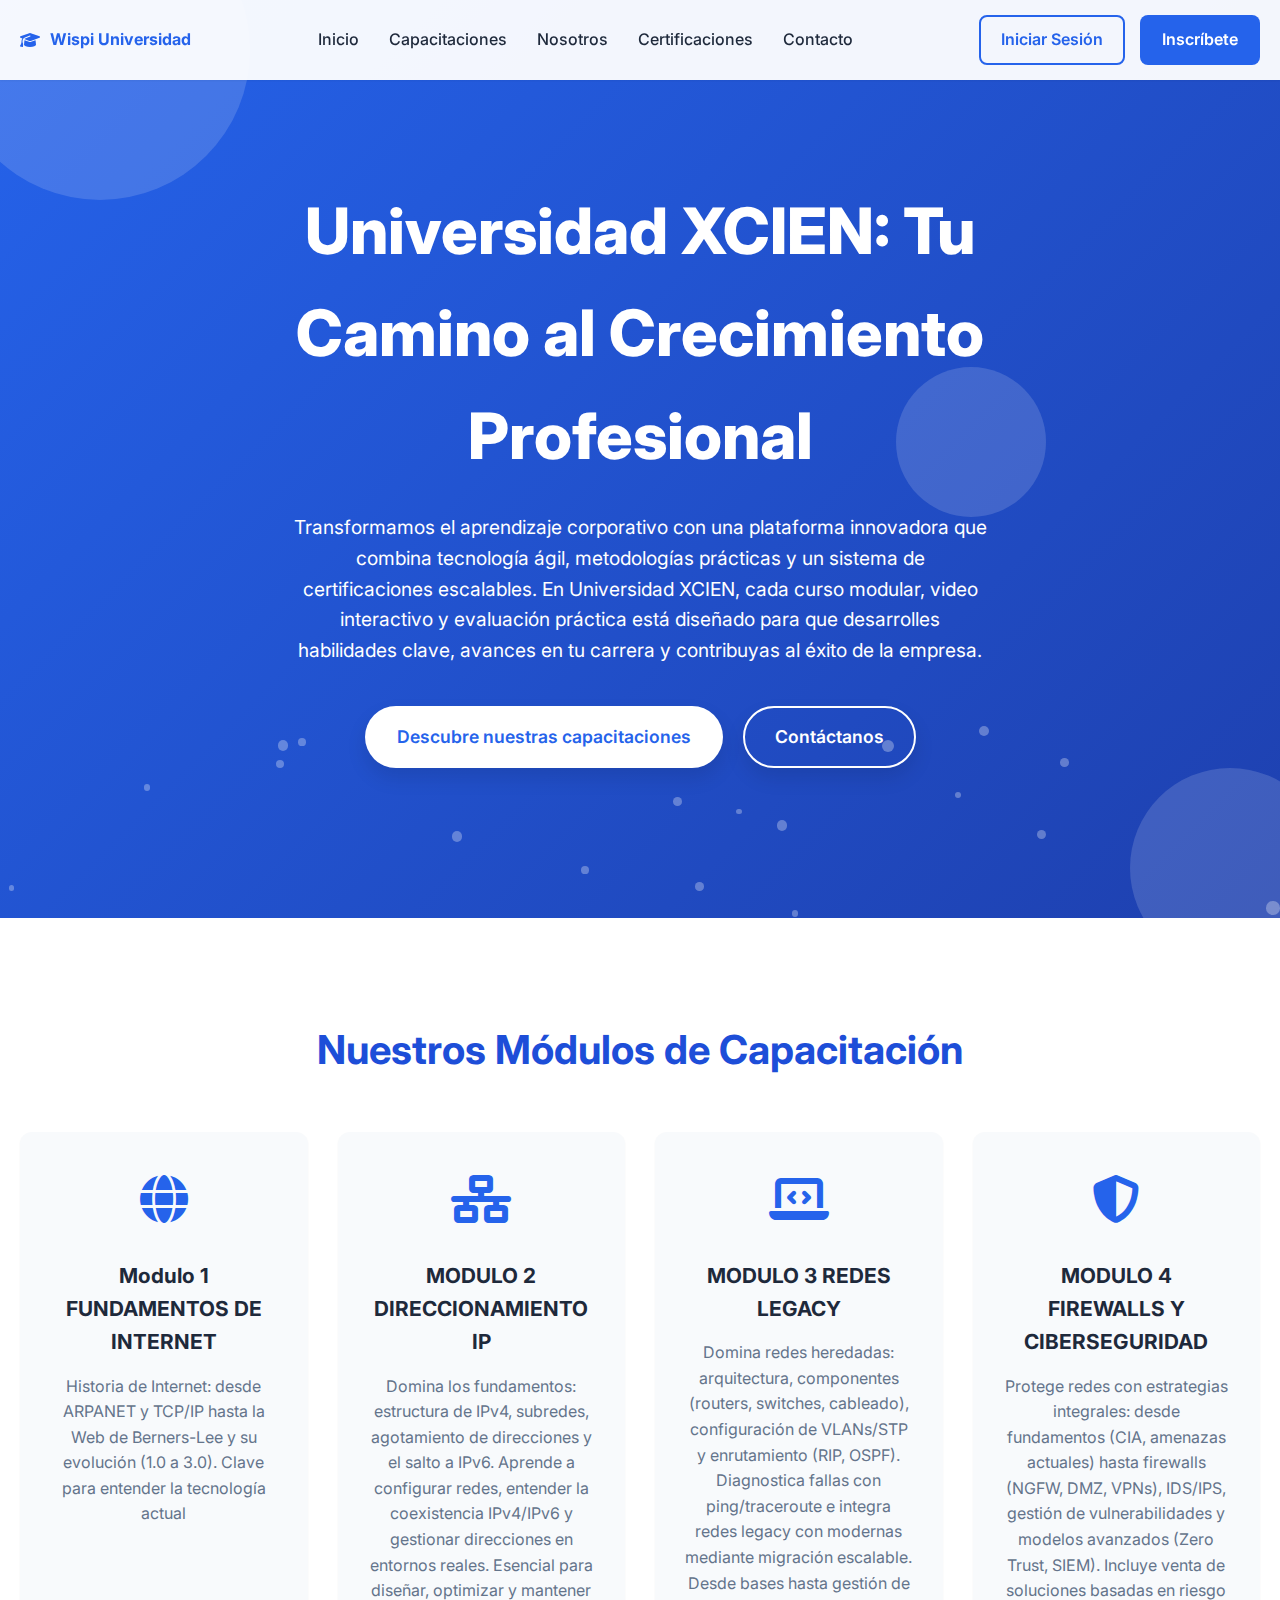
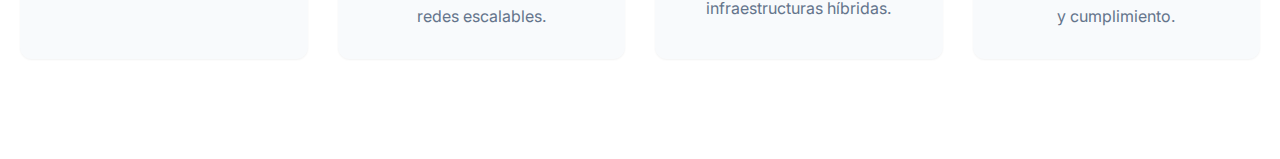
==== index.html @ dd4026dc "Add files via upload" ====
<!DOCTYPE html>
<html lang="es">
<head>
    <meta charset="UTF-8">
    <meta name="viewport" content="width=device-width, initial-scale=1.0">
    <title>Universidad Xcien | Excelencia Educativa e Innovación</title>
    <link rel="stylesheet" href="https://cdnjs.cloudflare.com/ajax/libs/font-awesome/6.4.0/css/all.min.css">
    <link rel="stylesheet" href="https://fonts.googleapis.com/css2?family=Inter:wght@300;400;500;600;700;800&display=swap">
    <style>
        :root {
            --primary-color: #2563EB;
            --primary-light: #3B82F6;
            --primary-dark: #1D4ED8;
            --secondary-color: #0F172A;
            --accent-color: #22D3EE;
            --background-color: #F8FAFC;
            --text-color: #1E293B;
            --text-muted: #64748B;
            --border-color: #E2E8F0;
            
            --shadow-sm: 0 1px 2px 0 rgba(0, 0, 0, 0.05);
            --shadow: 0 4px 6px -1px rgba(0, 0, 0, 0.1), 0 2px 4px -1px rgba(0, 0, 0, 0.06);
            --shadow-md: 0 10px 15px -3px rgba(0, 0, 0, 0.1), 0 4px 6px -2px rgba(0, 0, 0, 0.05);
            --shadow-lg: 0 20px 25px -5px rgba(0, 0, 0, 0.1), 0 10px 10px -5px rgba(0, 0, 0, 0.04);
            
            --transition: all 0.3s ease-in-out;
        }

        * {
            margin: 0;
            padding: 0;
            box-sizing: border-box;
        }

        body {
            font-family: 'Inter', sans-serif;
            line-height: 1.6;
            color: var(--text-color);
            background-color: var(--background-color);
        }

        .container {
            width: 100%;
            max-width: 1280px;
            margin: 0 auto;
            padding: 0 20px;
        }

        /* Navigation */
        .navbar {
            position: fixed;
            top: 0;
            left: 0;
            width: 100%;
            background-color: rgba(255, 255, 255, 0.95);
            box-shadow: var(--shadow-sm);
            z-index: 1000;
        }

        .navbar-content {
            display: flex;
            justify-content: space-between;
            align-items: center;
            height: 80px;
        }

        .navbar-logo {
            display: flex;
            align-items: center;
            gap: 10px;
            font-weight: 700;
            color: var(--primary-color);
        }

        .navbar-links {
            display: flex;
            gap: 30px;
        }

        .navbar-links a {
            text-decoration: none;
            color: var(--text-color);
            font-weight: 500;
            position: relative;
            transition: var(--transition);
        }

        .navbar-links a:hover {
            color: var(--primary-color);
        }

        .navbar-links a::after {
            content: '';
            position: absolute;
            bottom: -5px;
            left: 0;
            width: 0;
            height: 2px;
            background-color: var(--primary-color);
            transition: var(--transition);
        }

        .navbar-links a:hover::after {
            width: 100%;
        }

        .navbar-cta {
            display: flex;
            align-items: center;
            gap: 15px;
        }

        .btn {
            padding: 10px 20px;
            border-radius: 8px;
            text-decoration: none;
            font-weight: 600;
            transition: var(--transition);
            border: 2px solid transparent;
        }

        .btn-primary {
            background-color: var(--primary-color);
            color: white;
        }

        .btn-primary:hover {
            background-color: var(--primary-light);
        }

        .btn-secondary {
            background-color: transparent;
            color: var(--primary-color);
            border-color: var(--primary-color);
        }

        .btn-secondary:hover {
            background-color: var(--primary-color);
            color: white;
        }

        /* HERO SECTION ANIMADO */
        .hero {
            padding: 180px 0 150px;
            background: linear-gradient(135deg, #2563EB, #1E40AF);
            color: white;
            text-align: center;
            position: relative;
            overflow: hidden;
        }

        /* Elementos animados */
        .hero-shapes {
            position: absolute;
            top: 0;
            left: 0;
            width: 100%;
            height: 100%;
            overflow: hidden;
        }

        .shape {
            position: absolute;
            border-radius: 50%;
            background-color: rgba(255, 255, 255, 0.15);
        }

        .shape-1 {
            width: 300px;
            height: 300px;
            top: -100px;
            left: -50px;
            animation: float 15s infinite ease-in-out;
        }

        .shape-2 {
            width: 200px;
            height: 200px;
            bottom: -50px;
            right: -50px;
            animation: float 12s infinite ease-in-out reverse;
        }

        .shape-3 {
            width: 150px;
            height: 150px;
            top: 40%;
            left: 70%;
            animation: float 20s infinite ease-in-out;
        }

        @keyframes float {
            0% {
                transform: translate(0, 0);
            }
            50% {
                transform: translate(20px, 20px);
            }
            100% {
                transform: translate(0, 0);
            }
        }

        /* Partículas animadas para el Hero Section */
        .hero-particles {
            position: absolute;
            top: 0;
            left: 0;
            width: 100%;
            height: 100%;
            overflow: hidden;
            z-index: 1;
        }

        .particle {
            position: absolute;
            width: 10px;
            height: 10px;
            border-radius: 50%;
            background-color: rgba(255, 255, 255, 0.3);
            animation: particleFloat 15s infinite linear;
        }

        @keyframes particleFloat {
            0% {
                transform: translateY(0) rotate(0deg);
                opacity: 0;
            }
            10% {
                opacity: 1;
            }
            90% {
                opacity: 1;
            }
            100% {
                transform: translateY(-500px) rotate(360deg);
                opacity: 0;
            }
        }

        /* Contenido del héroe */
        .hero-content {
            position: relative;
            z-index: 2;
            max-width: 800px;
            margin: 0 auto;
        }

        .hero-title {
            font-size: 4rem;
            font-weight: 800;
            margin-bottom: 25px;
            animation: fadeInDown 1s ease-out;
        }

        .hero-subtitle {
            font-size: 1.2rem;
            margin-bottom: 40px;
            max-width: 700px;
            margin-left: auto;
            margin-right: auto;
            animation: fadeIn 1s ease-out 0.5s both;
        }

        .hero-cta {
            display: flex;
            justify-content: center;
            gap: 20px;
            animation: fadeIn 1s ease-out 1s both;
        }

        .btn-hero {
            padding: 15px 30px;
            border-radius: 50px;
            font-size: 1.1rem;
            box-shadow: 0 10px 20px rgba(0, 0, 0, 0.1);
            transition: all 0.3s ease;
        }

        .btn-hero:hover {
            transform: translateY(-5px);
            box-shadow: 0 15px 25px rgba(0, 0, 0, 0.2);
        }

        .btn-hero-primary {
            background-color: white;
            color: var(--primary-color);
        }

        .btn-hero-secondary {
            background-color: transparent;
            border: 2px solid white;
            color: white;
        }

        /* Features Section */
        .features {
            padding: 100px 0;
            background-color: white;
        }

        .section-title {
            text-align: center;
            font-size: 2.5rem;
            font-weight: 700;
            margin-bottom: 50px;
            color: var(--primary-dark);
        }

        .features-grid {
            display: grid;
            grid-template-columns: repeat(auto-fit, minmax(250px, 1fr));
            gap: 30px;
        }

        .feature-card {
            background-color: var(--background-color);
            padding: 30px;
            border-radius: 12px;
            text-align: center;
            transition: var(--transition);
            box-shadow: var(--shadow-sm);
            cursor: pointer;
        }

        .feature-card:hover {
            transform: translateY(-10px);
            box-shadow: var(--shadow-md);
        }

        .feature-icon {
            font-size: 3rem;
            color: var(--primary-color);
            margin-bottom: 20px;
        }

        .feature-title {
            font-size: 1.3rem;
            margin-bottom: 15px;
            color: var(--text-color);
        }

        .feature-description {
            color: var(--text-muted);
        }

        /* Animaciones */
        @keyframes fadeIn {
            from { opacity: 0; }
            to { opacity: 1; }
        }

        @keyframes fadeInDown {
            from {
                opacity: 0;
                transform: translateY(-30px);
            }
            to {
                opacity: 1;
                transform: translateY(0);
            }
        }

        /* Responsive Design */
        @media (max-width: 1024px) {
            .navbar-links {
                display: none; /* Menú móvil placeholder */
            }

            .hero-title {
                font-size: 2.5rem;
            }

            .hero-subtitle {
                font-size: 1rem;
            }

            .hero-cta {
                flex-direction: column;
                align-items: center;
                gap: 15px;
            }

            .btn-hero {
                width: 80%;
                max-width: 300px;
            }
        }
    </style>
</head>
<body>
    <!-- Navegación -->
    <nav class="navbar">
        <div class="container navbar-content">
            <div class="navbar-logo">
                <i class="fas fa-graduation-cap"></i>
                <span>Wispi Universidad</span>
            </div>
            <div class="navbar-links">
                <a href="javascript:void(0);" onclick="navegarA('inicio')">Inicio</a>
                <a href="javascript:void(0);" onclick="navegarA('capacitaciones')">Capacitaciones</a>
                <a href="javascript:void(0);" onclick="navegarA('nosotros')">Nosotros</a>
                <a href="javascript:void(0);" onclick="navegarA('certificaciones')">Certificaciones</a>
                <a href="javascript:void(0);" onclick="navegarA('contacto')">Contacto</a>
            </div>
            <div class="navbar-cta">
                <a href="javascript:void(0);" onclick="navegarA('iniciarsesion')" class="btn btn-secondary">Iniciar Sesión</a>
                <a href="javascript:void(0);" onclick="navegarA('inscribete')" class="btn btn-primary">Inscríbete</a>
            </div>
        </div>
    </nav>

    <!-- Hero Section Animado -->
    <header class="hero">
        <!-- Partículas animadas -->
        <div class="hero-particles" id="heroParticles"></div>
        
        <!-- Formas animadas de fondo -->
        <div class="hero-shapes">
            <div class="shape shape-1"></div>
            <div class="shape shape-2"></div>
            <div class="shape shape-3"></div>
        </div>
        
        <div class="container">
            <div class="hero-content">
                <h1 class="hero-title">Universidad XCIEN: Tu Camino al Crecimiento Profesional</h1>
                <p class="hero-subtitle">Transformamos el aprendizaje corporativo con una plataforma innovadora que combina tecnología ágil, metodologías prácticas y un sistema de certificaciones escalables. En Universidad XCIEN, cada curso modular, video interactivo y evaluación práctica está diseñado para que desarrolles habilidades clave, avances en tu carrera y contribuyas al éxito de la empresa.</p>
                <div class="hero-cta">
                    <a href="pages/capacitaciones.html" class="btn btn-hero btn-hero-primary">Descubre nuestras capacitaciones</a>
                    <a href="pages/contacto.html" class="btn btn-hero btn-hero-secondary">Contáctanos</a>
                </div>
            </div>
        </div>
    </header>

    <!-- Sección de Módulos -->
    <section class="features">
        <div class="container">
            <h2 class="section-title">Nuestros Módulos de Capacitación</h2>
            <div class="features-grid">
                <!-- Módulo 1 - Clickeable -->
                <div onclick="window.location.href='pages/modulo1.html'" class="feature-card">
                    <div class="feature-icon">
                        <i class="fas fa-globe"></i>
                    </div>
                    <h3 class="feature-title">Modulo 1 FUNDAMENTOS DE INTERNET</h3>
                    <p class="feature-description">Historia de Internet: desde ARPANET y TCP/IP hasta la Web de Berners-Lee y su evolución (1.0 a 3.0). Clave para entender la tecnología actual</p>
                </div>
                
                <!-- Módulo 2 - Clickeable -->
                <div onclick="window.location.href='pages/modulo2.html'" class="feature-card">
                    <div class="feature-icon">
                        <i class="fas fa-network-wired"></i>
                    </div>
                    <h3 class="feature-title">MODULO 2 DIRECCIONAMIENTO IP</h3>
                    <p class="feature-description">Domina los fundamentos: estructura de IPv4, subredes, agotamiento de direcciones y el salto a IPv6. Aprende a configurar redes, entender la coexistencia IPv4/IPv6 y gestionar direcciones en entornos reales. Esencial para diseñar, optimizar y mantener redes escalables.</p>
                </div>
                
                <!-- Módulo 3 - Clickeable -->
                <div onclick="window.location.href='pages/modulo3.html'" class="feature-card">
                    <div class="feature-icon">
                        <i class="fas fa-laptop-code"></i>
                    </div>
                    <h3 class="feature-title">MODULO 3 REDES LEGACY</h3>
                    <p class="feature-description">Domina redes heredadas: arquitectura, componentes (routers, switches, cableado), configuración de VLANs/STP y enrutamiento (RIP, OSPF). Diagnostica fallas con ping/traceroute e integra redes legacy con modernas mediante migración escalable. Desde bases hasta gestión de infraestructuras híbridas.</p>
                </div>
                
                <!-- Módulo 4 - Clickeable -->
                <div onclick="window.location.href='pages/modulo4.html'" class="feature-card">
                    <div class="feature-icon">
                        <i class="fas fa-shield-alt"></i>
                    </div>
                    <h3 class="feature-title">MODULO 4 FIREWALLS Y CIBERSEGURIDAD</h3>
                    <p class="feature-description">Protege redes con estrategias integrales: desde fundamentos (CIA, amenazas actuales) hasta firewalls (NGFW, DMZ, VPNs), IDS/IPS, gestión de vulnerabilidades y modelos avanzados (Zero Trust, SIEM). Incluye venta de soluciones basadas en riesgo y cumplimiento.</p>
                </div>
            </div>
        </div>
    </section>
    <script>
        // Función para manejar la navegación
        function navegarA(pagina) {
          // Verificar si estamos en la raíz o en una subcarpeta
          const estaEnSubcarpeta = window.location.pathname.includes('/pages/');
          
          // Construir la ruta adecuada
          let ruta = '';
          
          if (pagina === 'inicio') {
            ruta = estaEnSubcarpeta ? '../index.html' : 'index.html';
          } else if (pagina === 'capacitaciones') {
            ruta = estaEnSubcarpeta ? 'capacitaciones.html' : 'pages/capacitaciones.html';
          } else if (pagina === 'nosotros') {
            ruta = estaEnSubcarpeta ? 'nosotros.html' : 'pages/nosotros.html';
          } else if (pagina === 'certificaciones') {
            ruta = estaEnSubcarpeta ? 'certificaciones.html' : 'pages/certificaciones.html';
          } else if (pagina === 'contacto') {
            ruta = estaEnSubcarpeta ? 'contacto.html' : 'pages/contacto.html';
          } else if (pagina === 'iniciarsesion') {
            ruta = estaEnSubcarpeta ? 'iniciarsesion.html' : 'pages/iniciarsesion.html';
          } else if (pagina === 'inscribete') {
            ruta = estaEnSubcarpeta ? 'inscribete.html' : 'pages/inscribete.html';
          }
          
          // Navegar a la ruta
          window.location.href = ruta;
        }
      </script>
      
      <!-- Crear partículas animadas para el hero section -->
      <script>
        document.addEventListener('DOMContentLoaded', function() {
            const particlesContainer = document.getElementById('heroParticles');
            if (particlesContainer) {
                for (let i = 0; i < 20; i++) {
                    const particle = document.createElement('div');
                    particle.classList.add('particle');
                    
                    // Tamaño aleatorio
                    const size = Math.random() * 10 + 5; // 5-15px
                    particle.style.width = `${size}px`;
                    particle.style.height = `${size}px`;
                    
                    // Posición inicial aleatoria
                    particle.style.left = `${Math.random() * 100}%`;
                    particle.style.bottom = `${Math.random() * 20}%`;
                    
                    // Retraso de animación aleatorio
                    particle.style.animationDelay = `${Math.random() * 10}s`;
                    
                    particlesContainer.appendChild(particle);
                }
            }
        });
      </script>
</body>
</html>
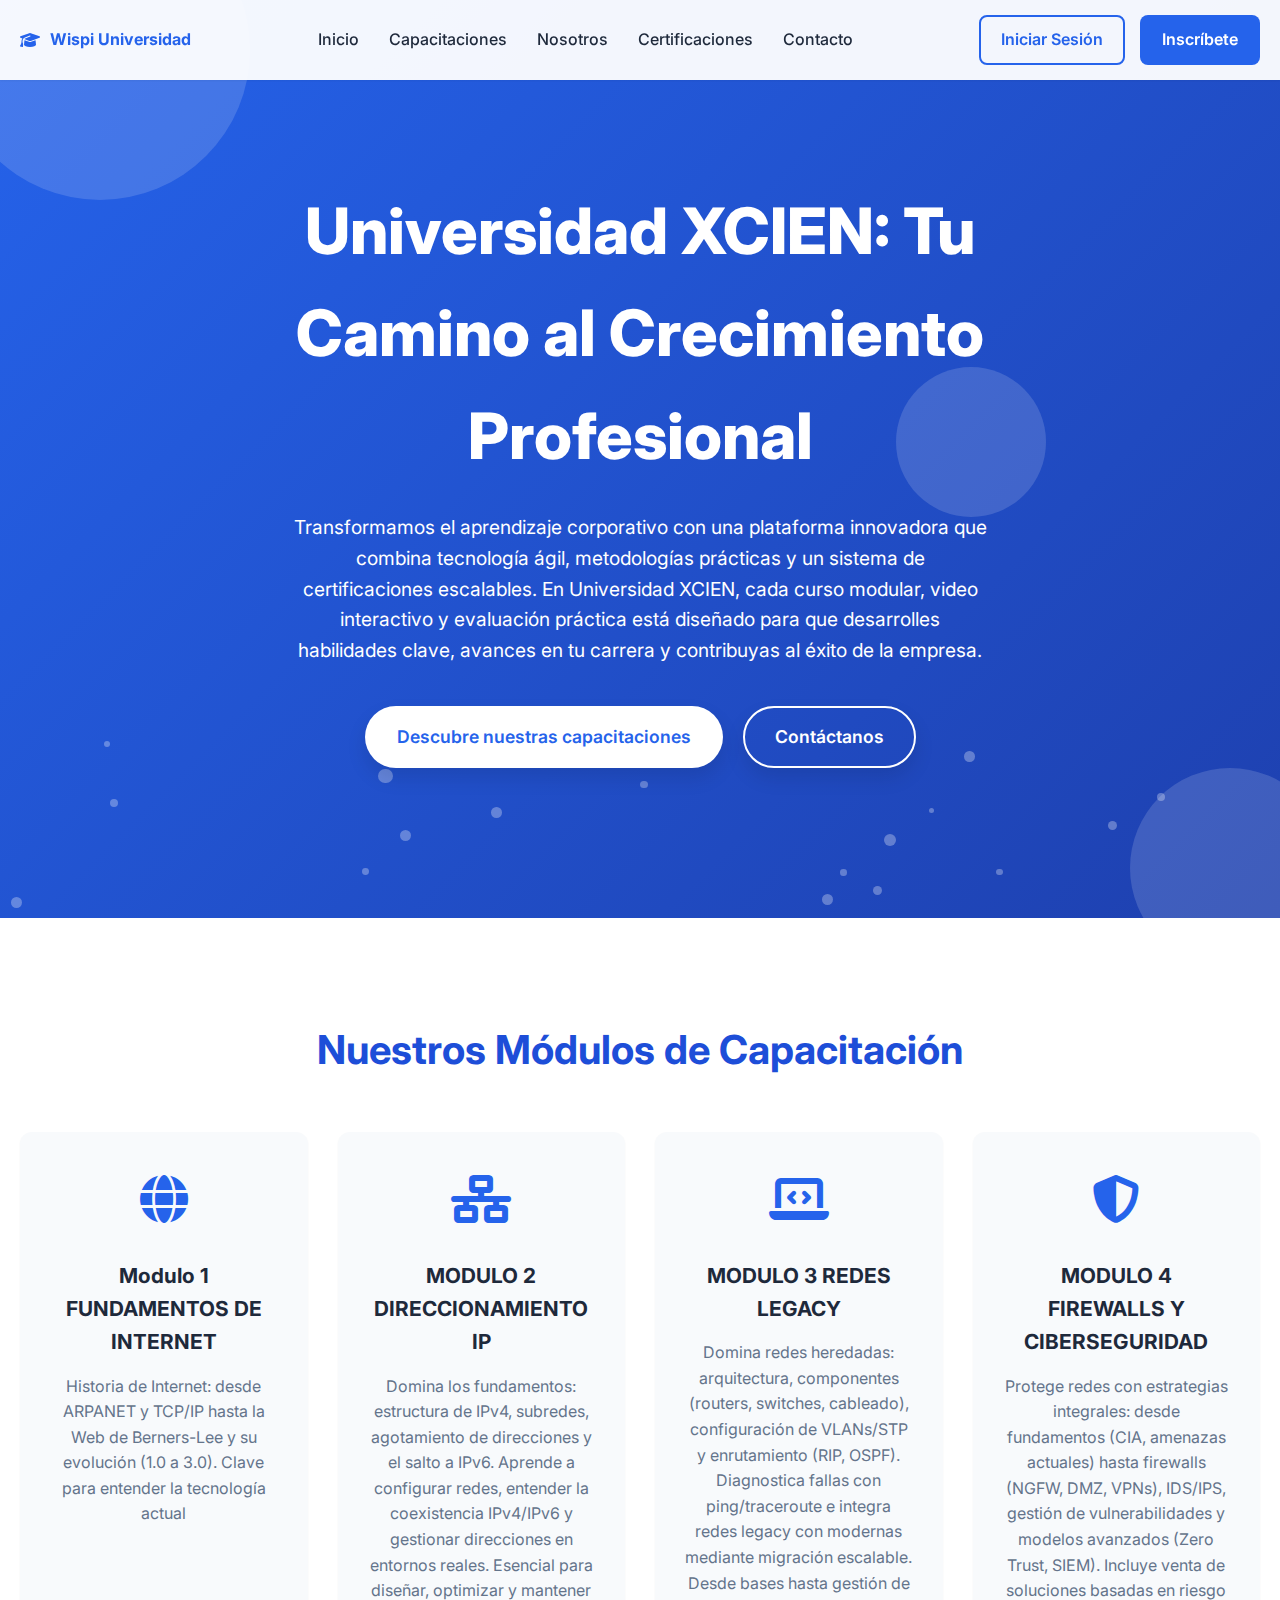
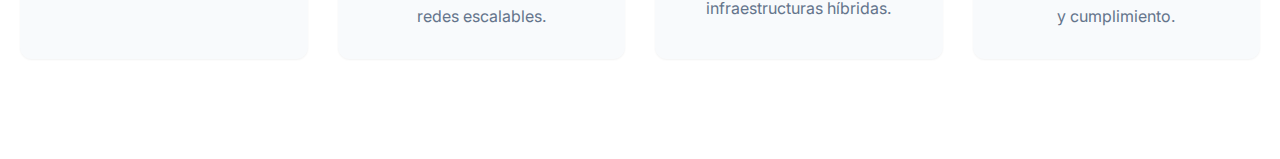
==== commit 4b41cedc: "index.html" ====
--- a/index.html
+++ b/index.html
@@ -480,31 +480,38 @@
     <script>
         // Función para manejar la navegación
         function navegarA(pagina) {
-          // Verificar si estamos en la raíz o en una subcarpeta
-          const estaEnSubcarpeta = window.location.pathname.includes('/pages/');
-          
-          // Construir la ruta adecuada
-          let ruta = '';
-          
-          if (pagina === 'inicio') {
-            ruta = estaEnSubcarpeta ? '../index.html' : 'index.html';
-          } else if (pagina === 'capacitaciones') {
-            ruta = estaEnSubcarpeta ? 'capacitaciones.html' : 'pages/capacitaciones.html';
-          } else if (pagina === 'nosotros') {
-            ruta = estaEnSubcarpeta ? 'nosotros.html' : 'pages/nosotros.html';
-          } else if (pagina === 'certificaciones') {
-            ruta = estaEnSubcarpeta ? 'certificaciones.html' : 'pages/certificaciones.html';
-          } else if (pagina === 'contacto') {
-            ruta = estaEnSubcarpeta ? 'contacto.html' : 'pages/contacto.html';
-          } else if (pagina === 'iniciarsesion') {
-            ruta = estaEnSubcarpeta ? 'iniciarsesion.html' : 'pages/iniciarsesion.html';
-          } else if (pagina === 'inscribete') {
-            ruta = estaEnSubcarpeta ? 'inscribete.html' : 'pages/inscribete.html';
-          }
-          
-          // Navegar a la ruta
-          window.location.href = ruta;
-        }
+  // Simplificar la lógica - no necesitamos verificar subdirectorios
+  let ruta = '';
+  
+  if (pagina === 'inicio') {
+    ruta = 'index.html';
+  } else if (pagina === 'capacitaciones') {
+    ruta = 'capacitaciones.html';
+  } else if (pagina === 'nosotros') {
+    ruta = 'nosotros.html';
+  } else if (pagina === 'certificaciones') {
+    ruta = 'certificaciones.html';
+  } else if (pagina === 'contacto') {
+    ruta = 'contacto.html';
+  } else if (pagina === 'iniciarsesion') {
+    ruta = 'iniciarsesion.html';
+  } else if (pagina === 'inscribete') {
+    ruta = 'inscribete.html';
+  } else if (pagina === 'modulo1') {
+    ruta = 'Modulo1.html';
+  } else if (pagina === 'modulo2') {
+    ruta = 'Modulo2.html';
+  } else if (pagina === 'modulo3') {
+    ruta = 'Modulo3.html';
+  } else if (pagina === 'modulo4') {
+    ruta = 'Modulo4.html';
+  } else if (pagina === 'modulo5') {
+    ruta = 'Modulo5.html';
+  }
+  
+  // Navegar a la ruta
+  window.location.href = ruta;
+}
       </script>
       
       <!-- Crear partículas animadas para el hero section -->
@@ -534,4 +541,4 @@
         });
       </script>
 </body>
-</html>+</html>
